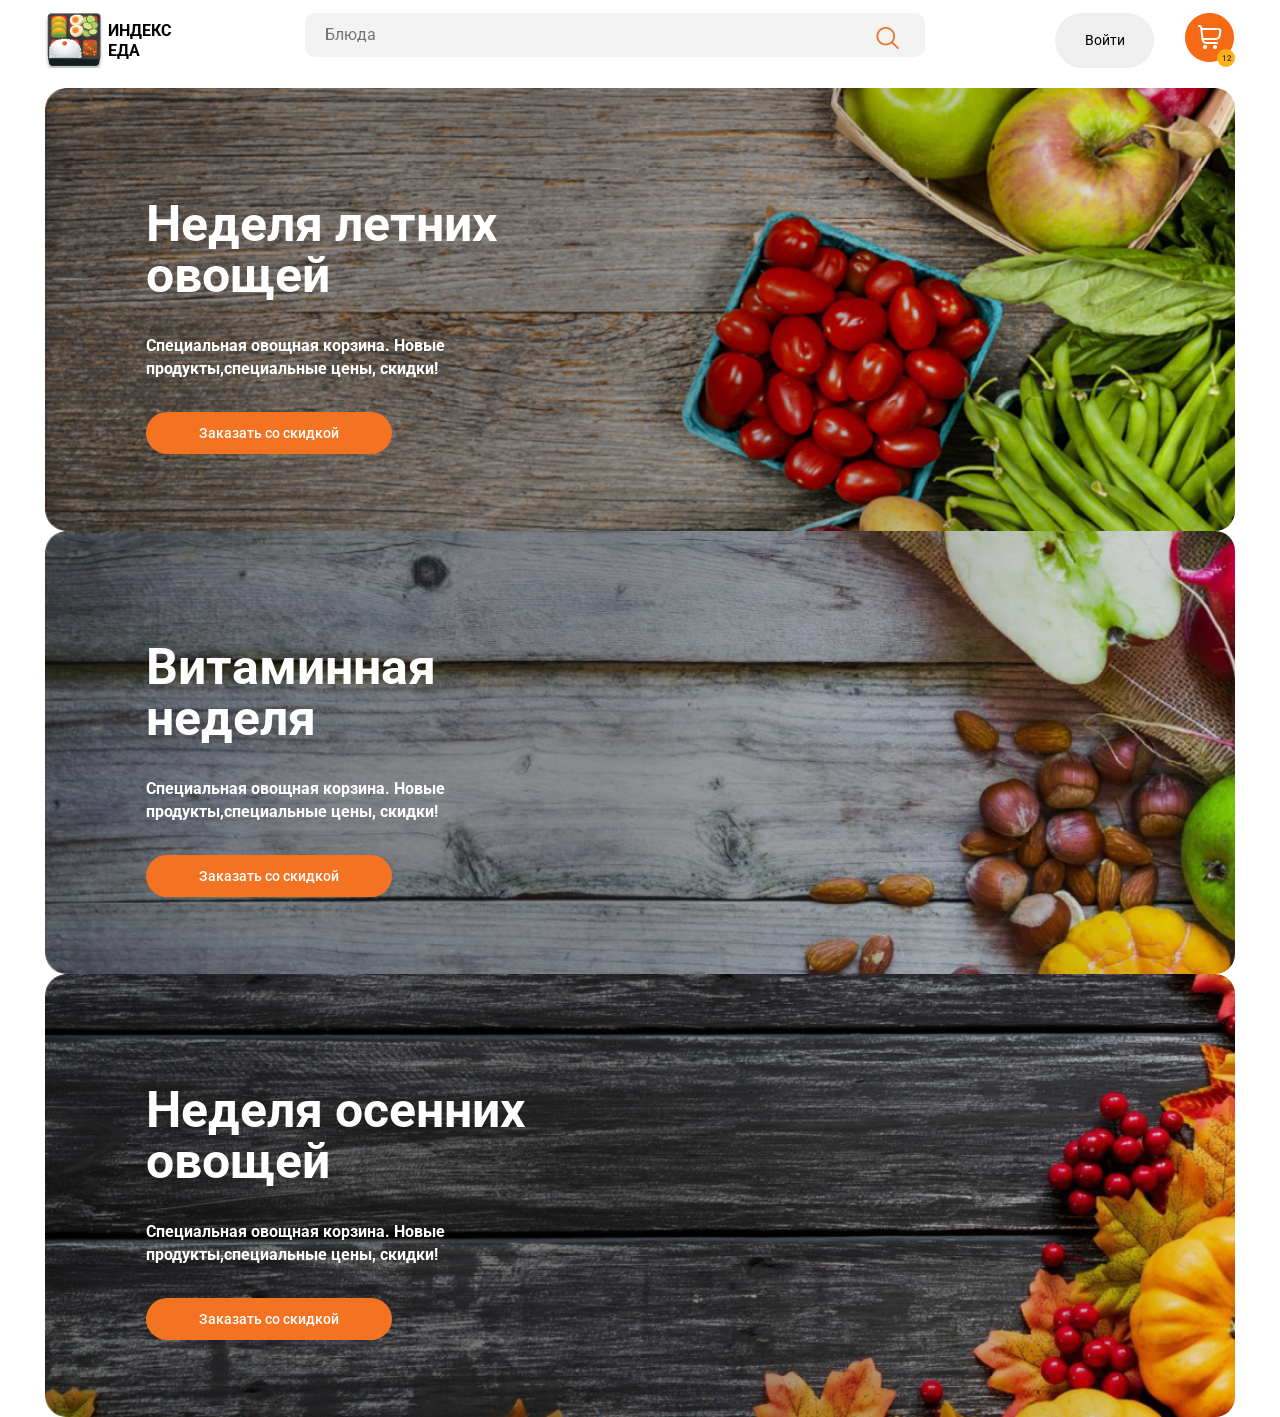
==== IndexEda/index.html @ 6e441d98 "Add files via upload" ====
<!DOCTYPE html>
<html lang="ru">
<head>
    <meta charset="UTF-8">
    <meta http-equiv="X-UA-Compatible" content="IE=edge">
    <meta name="viewport" content="width=device-width, initial-scale=1.0">
    <title>Index Eda</title>
     <link rel="preconnect" href="https://fonts.googleapis.com">
    <link rel="preconnect" href="https://fonts.gstatic.com" crossorigin>
    <link href="https://fonts.googleapis.com/css2?family=Roboto:wght@400;500;700&display=swap" rel="stylesheet">
    <link rel="stylesheet" href="normalize.css">
    <link rel="stylesheet" href="styles.css">
    <link rel="stylesheet" href="owl.carousel.min.css">
    <link rel="stylesheet" href="owl.theme.default.min.css">

    <script src="jquery.js" defer></script>
    <script src="owl.carousel.js" defer></script>
</head>
<body>
    <header>
        <div class="logo">
            <img src="images/logo.png" alt="тут могла быть ваша реклама ;) логотип">
            <span>индекс еда</span>
        </div>   
        
        <div class="search-form">
            <input type="text" placeholder="Блюда" class="search">
        <button type="button" class="search-icon">
            <img src="images/search-icon.png" alt="кнопка 5оиска">
        </button>
        </div>
        
        <div class="user-nav">
            <button type="button" class="enter">Войти</button>

                <button type="button" class="cart-icon">
                <div class="cart-index">12</div>
            </button>
        </div>

    </header>
    <section class="slider">
        <div class="slider-item slider-bg1 ">
            <h1>Неделя летних овощей</h1>
            <h2>Специальная овощная корзина. Новые продукты,специальные цены, скидки!</h2>
            <button class="slider-btn">Заказать со скидкой</button>
        </div>

        <div class="slider-item slider-bg2 ">
            <h1>Витаминная неделя</h1>
            <h2>Специальная овощная корзина. Новые продукты,специальные цены, скидки!</h2>
            <button class="slider-btn">Заказать со скидкой</button>
        </div>

        <div class="slider-item slider-bg3 ">
            <h1>Неделя осенних овощей</h1>
            <h2>Специальная овощная корзина. Новые продукты,специальные цены, скидки!</h2>
            <button class="slider-btn">Заказать со скидкой</button>
        </div>
    </section>
    <section class="bonus"></section>
    <sectipn class="deliveri"></sectipn>
    <section class="catalog"></section>
    <section class="benefits"></section>
    <footer></footer>
</body>
</html>
---- IndexEda/styles.css ----
* {
    box-sizing: border-box;
}
body {
    font-family: Roboto, Arial, sans-serif;
    color: black;
}
button{
    border: none;
    cursor: pointer;
}
header {
    max-width: 1190px;
    margin: 0 auto;
    display: flex;
    justify-content: space-between;
    padding: 13px 0 20px;
}
.logo {
    width: 130px;
    font-weight: 700;
    font-size: 16px;
    line-height: 20px;
    text-transform: uppercase;
    display: flex;
    gap: 5px;
}
.logo span {
    align-self: center;
}
.search {
    background: rgba(238, 238, 238, 0.71);
    border-radius: 10px;
    width:100%;
    padding: 13px 50px 13px 20px;
    border: none;
}
.search-icon {
    border: none;
    background: transparent;
    position: absolute;
    top: 13px;
    right: 20px;
}
.search-form{
    position: relative;
    width: 620px;
}
.enter{
    border-radius: 50px;
    width: 99px;
    border: none;
    font-size: 14px;
    padding: 16px 29px;
}
.cart-icon{
    width: 50PX;
    height: 54px;
    background: url(images/cart.png) no-repeat;
    position: relative;
}
.cart-index{
    font-size: 8px;
    background: #FFAF19;
    width: 18px;
    height: 18px;
    border-radius: 50%;
    position: absolute;
    right: 0;
    bottom: 0;
    padding: 5px;
}
.user-nav {
    display: flex;
    gap: 31px;
}
.slider {
    max-width: 1190px;
    margin: 0 auto;
}
.slider-item h1 {
    font-size: 50px;
    line-height: 51px;
    color: #FFFFFF;
    width: 390px;
}
.slider-item h2 {
    font-size: 16px;
    line-height: 23px;
    color: #FFFFFF;
    width: 390px;
    margin-bottom: 32px;
}
.slider-bg1 {
    background-image: url(images/slider-bg1.png);
}
.slider-bg2 {
    background-image: url(images/Rectangle\ 1slider-bg2.png);
}
.slider-bg3 {
    background-image: url(images/Rectangle\ 1slider-bg3.png);
}
.slider-item {
    background-repeat: no-repeat;
    background-size: cover;
    border-radius: 20px;
    padding: 77px 0 77px 101px;
}
.slider-btn {
    width: 246px;
    background: #F47322;
    border-radius: 25px;
    font-weight: 500;
    font-size: 14px;
    color: #FFFFFF;
    padding: 13px 53px;
}
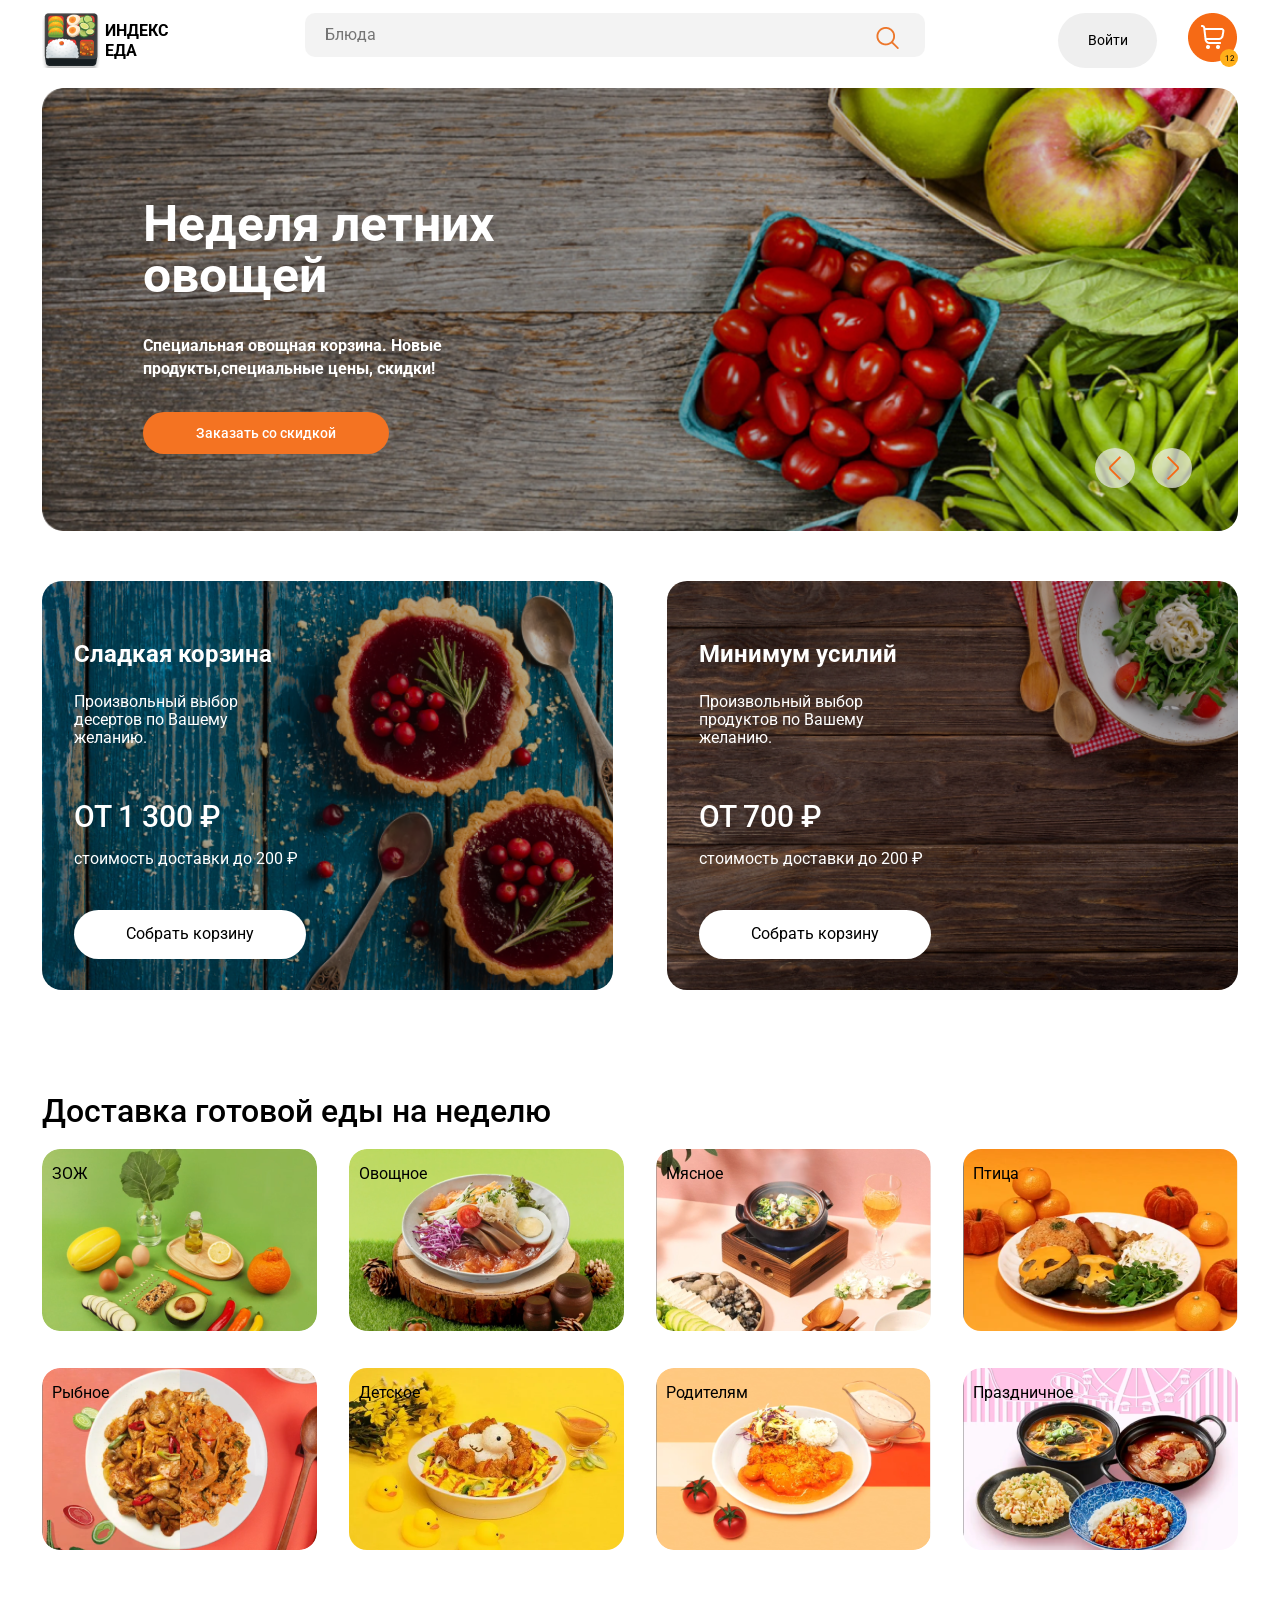
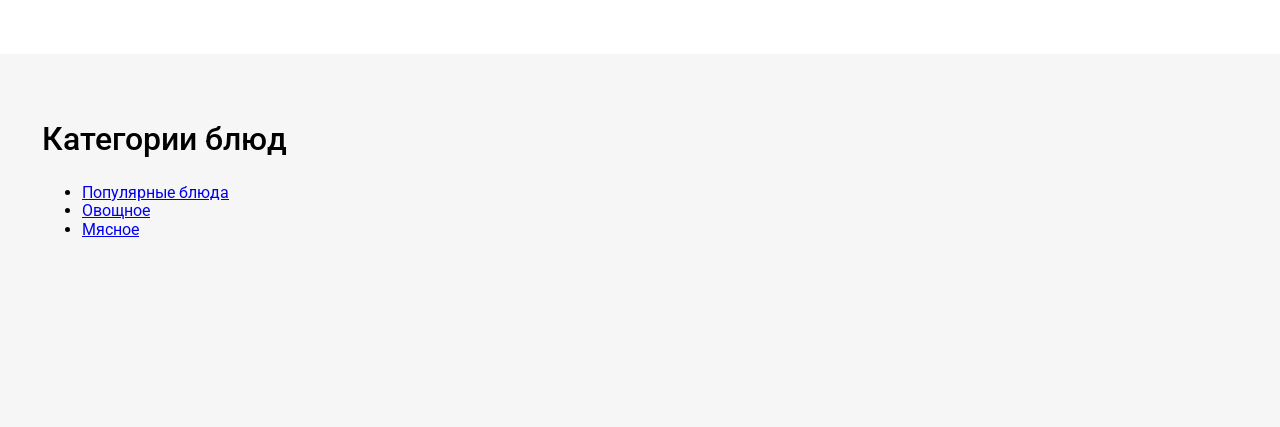
==== commit 3b7a659d: "Add files via upload" ====
--- a/IndexEda/index.html
+++ b/IndexEda/index.html
@@ -9,12 +9,13 @@
     <link rel="preconnect" href="https://fonts.gstatic.com" crossorigin>
     <link href="https://fonts.googleapis.com/css2?family=Roboto:wght@400;500;700&display=swap" rel="stylesheet">
     <link rel="stylesheet" href="normalize.css">
-    <link rel="stylesheet" href="styles.css">
     <link rel="stylesheet" href="owl.carousel.min.css">
     <link rel="stylesheet" href="owl.theme.default.min.css">
+    <link rel="stylesheet" href="styles.css">
 
     <script src="jquery.js" defer></script>
-    <script src="owl.carousel.js" defer></script>
+    <script src="owl.carousel.min.js" defer></script>
+    <script src="script.js" defer></script>
 </head>
 <body>
     <header>
@@ -39,9 +40,16 @@
         </div>
 
     </header>
-    <section class="slider">
+    <section class="slider owl-carousel">
+
         <div class="slider-item slider-bg1 ">
             <h1>Неделя летних овощей</h1>
+            <h2>Специальная овощная корзина. Новые продукты,специальные цены, скидки!</h2>
+            <button class="slider-btn">Заказать со скидкой</button>
+        </div>
+
+        <div class="slider-item slider-bg3 ">
+            <h1>Неделя осенних овощей</h1>
             <h2>Специальная овощная корзина. Новые продукты,специальные цены, скидки!</h2>
             <button class="slider-btn">Заказать со скидкой</button>
         </div>
@@ -52,15 +60,79 @@
             <button class="slider-btn">Заказать со скидкой</button>
         </div>
 
-        <div class="slider-item slider-bg3 ">
-            <h1>Неделя осенних овощей</h1>
-            <h2>Специальная овощная корзина. Новые продукты,специальные цены, скидки!</h2>
-            <button class="slider-btn">Заказать со скидкой</button>
+    </section>
+    <section class="bonus">
+        <div class="bonus-item bonus-bg1">
+            <h3>Сладкая корзина</h3>
+            <p>Произвольный выбор десертов по Вашему желанию.</p>
+            <p class="price"><span>ОТ 1 300 ₽</span></p>
+            <p>стоимость доставки до 200 ₽</p>
+            <button class="bonus-btn">Собрать корзину</button>
+        </div>
+
+        <div class="bonus-item bonus-bg2">
+            <h3>Минимум усилий</h3>
+            <p>Произвольный выбор продуктов по Вашему желанию.</p>
+            <p class="price"><span>ОТ 700 ₽</span></p>
+            <p>стоимость доставки до 200 ₽</p>
+            <button class="bonus-btn">Собрать корзину</button>
+        </div>
+
+    </section>
+    <section class="deliveri">
+        <h2>Доставка готовой еды на неделю</h2>
+        <div class="gallery">
+        <figure>
+            <img src="images/deliveri_1.png" alt="ЗОЖ">
+            <figcaption>ЗОЖ</figcaption>
+        </figure>
+
+        <figure>
+            <img src="images/deliveri_2.png" alt="Овощное">
+            <figcaption>Овощное</figcaption>
+        </figure>
+
+        <figure>
+            <img src="images/deliveri_3.png" alt="Мясное">
+            <figcaption>Мясное</figcaption>
+        </figure>
+
+        <figure>
+            <img src="images/deliveri_4.png" alt="Птица">
+            <figcaption>Птица</figcaption>
+        </figure>
+
+        <figure>
+            <img src="images/deliveri_5.png" alt="Рыбное">
+            <figcaption>Рыбное</figcaption>
+        </figure>
+
+        <figure>
+            <img src="images/deliveri_6.png" alt="Детское">
+            <figcaption>Детское</figcaption>
+        </figure>
+
+        <figure>
+            <img src="images/deliveri_7.png" alt="Родителям">
+            <figcaption>Родителям</figcaption>
+        </figure>
+
+        <figure>
+            <img src="images/deliveri_8.png" alt="Праздничное">
+            <figcaption>Праздничное</figcaption>
+        </figure>
         </div>
     </section>
-    <section class="bonus"></section>
-    <sectipn class="deliveri"></sectipn>
-    <section class="catalog"></section>
+    <section class="catalog">
+        <section class="categories">
+            <h2>Категории блюд</h2>
+            <ul>
+                <li><a href="#">Популярные блюда</a></li>
+                <li><a href="#">Овощное</a></li>
+                <li><a href="#">Мясное</a></li>
+            </ul>
+        </section>
+    </section>
     <section class="benefits"></section>
     <footer></footer>
 </body>
--- a/IndexEda/styles.css
+++ b/IndexEda/styles.css
@@ -10,7 +10,7 @@
     cursor: pointer;
 }
 header {
-    max-width: 1190px;
+    max-width: 1196px;
     margin: 0 auto;
     display: flex;
     justify-content: space-between;
@@ -75,7 +75,7 @@
     gap: 31px;
 }
 .slider {
-    max-width: 1190px;
+    max-width: 1196px;
     margin: 0 auto;
 }
 .slider-item h1 {
@@ -115,3 +115,121 @@
     color: #FFFFFF;
     padding: 13px 53px;
 }
+.bonus {
+    max-width: 1196px;
+    margin: 50px auto;
+    display: flex;
+    gap: 54px;
+}
+.bonus-item {
+    flex-basis: 50%;
+    padding: 36px 32px 31px;
+    border-radius: 20px;
+    background-repeat: no-repeat;
+    background-size: cover;
+}
+.bonus-bg1 {
+    background-image: url(images/bonus-bg1.png)
+}.bonus-bg2 {
+    background-image: url(images/bonus-bg2.png)
+}
+.bonus-item h3 {
+    font-size: 24px;
+    color: #FFFFFF;
+}
+.bonus-item p {
+    font-size: 16px;
+    color: #FFFFFF;
+    width: 225px;
+}
+.price {
+    font-size: 24px;
+    color: #FFFFFF;
+    font-weight: 500;
+    margin-top: 52px;
+}
+.price p {
+    font-size: 16px;
+    color: #FFFFFF;
+}
+.bonus .price span{
+    font-size: 30px;
+    margin-bottom: 0;
+}
+.bonus-btn {
+    width: 232px;
+    height: 49px;
+    left: 779px;
+    top: 831px;
+    background: #FFFFFF;
+    border-radius: 50px;
+    padding: 13px 52px;
+    margin-top: 25px;
+}
+.owl-carousel .owl-nav button.owl-prev {
+    background: url(images/arrow_l.png) no-repeat 50% 50% rgba(235, 235, 235, 0.7);
+    width: 40px;
+    height: 40px;
+    border-radius: 50%;
+    margin-right: 17px;
+}
+.owl-carousel .owl-nav button.owl-next {
+    background: url(images/arrow_r.png) no-repeat 50% 50% rgba(235, 235, 235, 0.7);
+    width: 40px;
+    height: 40px;
+    border-radius: 50%;
+}
+.owl-nav span {
+    display: none;
+}
+.owl-nav {
+    position: absolute;
+    right: 46px;
+    bottom: 39px;
+}
+.deliveri {
+    max-width: 1196px;
+    margin: 110px auto 0;
+}
+.deliveri h2 {
+    font-weight: 500;
+    font-size: 32px;
+    line-height: 23px;
+}
+.gallery {
+    display: flex;
+    flex-wrap: wrap;
+    gap: 32px;
+}
+.gallery {
+    border-radius: 18px;
+}
+.gallery figure {
+    border-radius: 10px;
+    position: relative;
+    margin: 0;
+}
+.gallery img {
+    border-radius: 18px;
+}
+.gallery figcaption {
+    position: absolute;
+    top: 16px;
+    left: 10px;
+    border-radius: 30px;
+}
+.catalog {
+    width: 100%;
+    background: #F6F6F6;
+    margin-top: 100px;
+    padding-top: 40px;
+    padding-bottom: 172px;
+}
+.categories {
+    max-width: 1196px;
+    margin: 0 auto;
+}
+.categories h2 {
+    font-weight: 500;
+    font-size: 32px;
+}
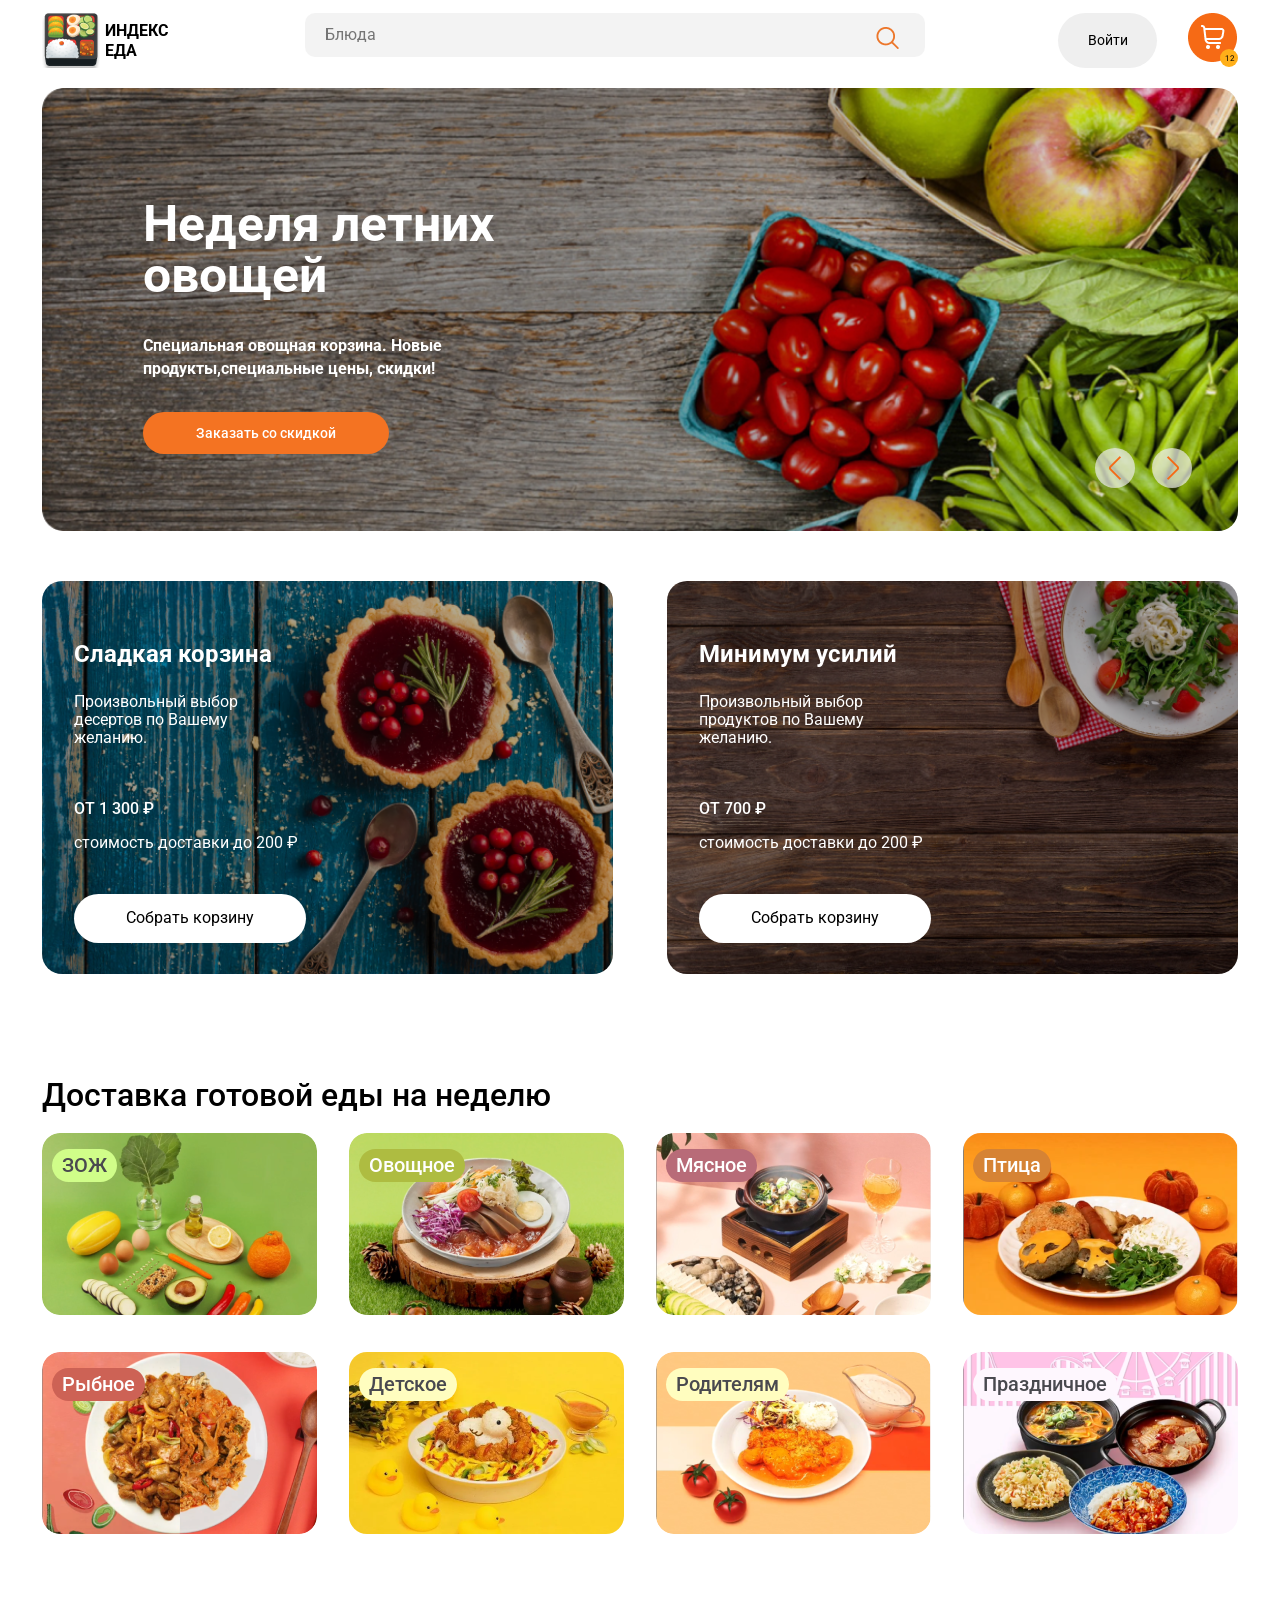
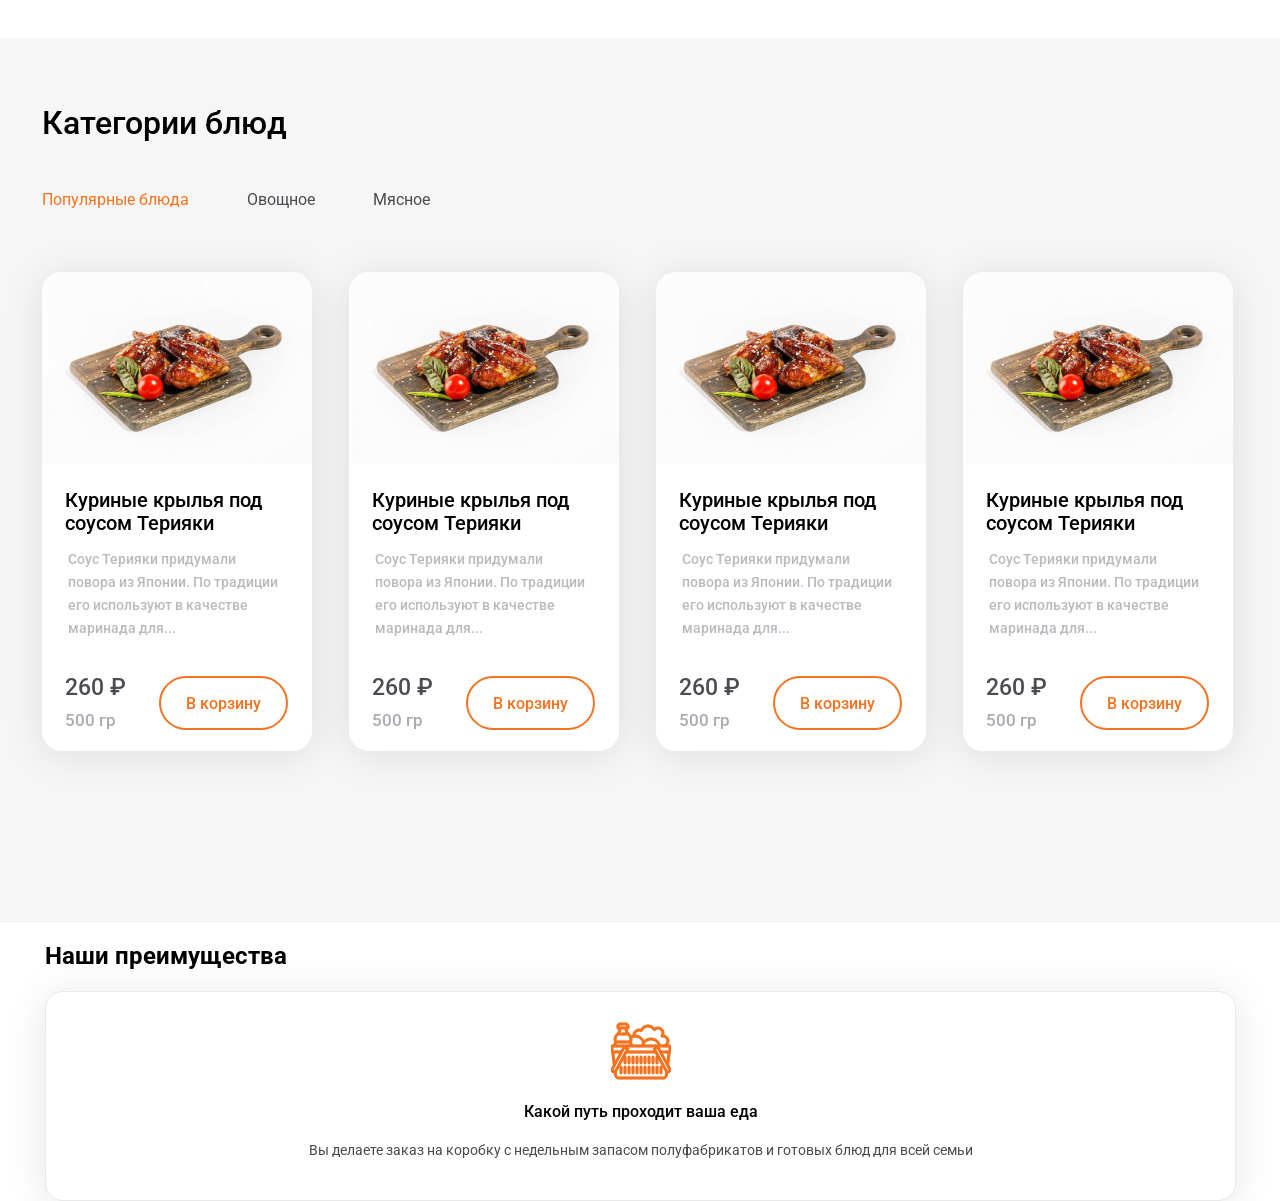
==== commit eb7193ee: "Add files via upload" ====
--- a/IndexEda/index.html
+++ b/IndexEda/index.html
@@ -15,6 +15,7 @@
 
     <script src="jquery.js" defer></script>
     <script src="owl.carousel.min.js" defer></script>
+    <script src="jquery-ui.min.js" defer></script>
     <script src="script.js" defer></script>
 </head>
 <body>
@@ -65,7 +66,7 @@
         <div class="bonus-item bonus-bg1">
             <h3>Сладкая корзина</h3>
             <p>Произвольный выбор десертов по Вашему желанию.</p>
-            <p class="price"><span>ОТ 1 300 ₽</span></p>
+            <p class="price-bonus"><span>ОТ 1 300 ₽</span></p>
             <p>стоимость доставки до 200 ₽</p>
             <button class="bonus-btn">Собрать корзину</button>
         </div>
@@ -73,7 +74,7 @@
         <div class="bonus-item bonus-bg2">
             <h3>Минимум усилий</h3>
             <p>Произвольный выбор продуктов по Вашему желанию.</p>
-            <p class="price"><span>ОТ 700 ₽</span></p>
+            <p class="price-bonus"><span>ОТ 700 ₽</span></p>
             <p>стоимость доставки до 200 ₽</p>
             <button class="bonus-btn">Собрать корзину</button>
         </div>
@@ -84,56 +85,229 @@
         <div class="gallery">
         <figure>
             <img src="images/deliveri_1.png" alt="ЗОЖ">
-            <figcaption>ЗОЖ</figcaption>
+            <figcaption class="light-green dark">ЗОЖ</figcaption>
         </figure>
 
         <figure>
             <img src="images/deliveri_2.png" alt="Овощное">
-            <figcaption>Овощное</figcaption>
+            <figcaption class="green white">Овощное</figcaption>
         </figure>
 
         <figure>
             <img src="images/deliveri_3.png" alt="Мясное">
-            <figcaption>Мясное</figcaption>
+            <figcaption class="pink white">Мясное</figcaption>
         </figure>
 
         <figure>
             <img src="images/deliveri_4.png" alt="Птица">
-            <figcaption>Птица</figcaption>
+            <figcaption class="orang white">Птица</figcaption>
         </figure>
 
         <figure>
             <img src="images/deliveri_5.png" alt="Рыбное">
-            <figcaption>Рыбное</figcaption>
+            <figcaption class="red white">Рыбное</figcaption>
         </figure>
 
         <figure>
             <img src="images/deliveri_6.png" alt="Детское">
-            <figcaption>Детское</figcaption>
+            <figcaption class="yellow dark">Детское</figcaption>
         </figure>
 
         <figure>
             <img src="images/deliveri_7.png" alt="Родителям">
-            <figcaption>Родителям</figcaption>
+            <figcaption class="yellow dark">Родителям</figcaption>
         </figure>
 
         <figure>
             <img src="images/deliveri_8.png" alt="Праздничное">
-            <figcaption>Праздничное</figcaption>
+            <figcaption class="light-pink dark">Праздничное</figcaption>
         </figure>
         </div>
     </section>
     <section class="catalog">
         <section class="categories">
             <h2>Категории блюд</h2>
+            <div id="tabset">
             <ul>
-                <li><a href="#">Популярные блюда</a></li>
-                <li><a href="#">Овощное</a></li>
-                <li><a href="#">Мясное</a></li>
+                <li><a href="#popular">Популярные блюда</a></li>
+                <li><a href="#veget">Овощное</a></li>
+                <li><a href="#meat">Мясное</a></li>
             </ul>
+            <div class="food-examples" id="popular">
+                <div class="food-item">
+                    <img src="images/food_1.png" alt="Куриные крылья под соусом Терияки">
+                    <h3>Куриные крылья под соусом Терияки</h3>
+                    <p>Соус Терияки придумали повора из Японии. По традиции его используют в качестве маринада для...</p>
+                    <div class="food-info">
+                        <div class="food-details">
+                            <span class="price">260 ₽</span>
+                            <span class="weight">500 гр</span>
+                        </div>
+                        <button class="food-card">В корзину</button>
+                    </div>
+                </div>
+
+                <div class="food-item">
+                    <img src="images/food_1.png" alt="Куриные крылья под соусом Терияки">
+                    <h3>Куриные крылья под соусом Терияки</h3>
+                    <p>Соус Терияки придумали повора из Японии. По традиции его используют в качестве маринада для...</p>
+                    <div class="food-info">
+                        <div class="food-details">
+                            <span class="price">260 ₽</span>
+                            <span class="weight">500 гр</span>
+                        </div>
+                        <button class="food-card">В корзину</button>
+                    </div>
+                </div>
+
+                <div class="food-item">
+                    <img src="images/food_1.png" alt="Куриные крылья под соусом Терияки">
+                    <h3>Куриные крылья под соусом Терияки</h3>
+                    <p>Соус Терияки придумали повора из Японии. По традиции его используют в качестве маринада для...</p>
+                    <div class="food-info">
+                        <div class="food-details">
+                            <span class="price">260 ₽</span>
+                            <span class="weight">500 гр</span>
+                        </div>
+                        <button class="food-card">В корзину</button>
+                    </div>
+                </div>
+
+                <div class="food-item">
+                    <img src="images/food_1.png" alt="Куриные крылья под соусом Терияки">
+                    <h3>Куриные крылья под соусом Терияки</h3>
+                    <p>Соус Терияки придумали повора из Японии. По традиции его используют в качестве маринада для...</p>
+                    <div class="food-info">
+                        <div class="food-details">
+                            <span class="price">260 ₽</span>
+                            <span class="weight">500 гр</span>
+                        </div>
+                        <button class="food-card">В корзину</button>
+                    </div>
+                </div>  
+            </div>
+            <div class="food-examples" id="veget">
+                <div class="food-item">
+                    <img src="images/food_1.png" alt="Куриные крылья под соусом Терияки">
+                    <h3>овощи под соусом Терияки</h3>
+                    <p>Соус Терияки придумали повора из Японии. По традиции его используют в качестве маринада для...</p>
+                    <div class="food-info">
+                        <div class="food-details">
+                            <span class="price">260 ₽</span>
+                            <span class="weight">500 гр</span>
+                        </div>
+                        <button class="food-card">В корзину</button>
+                    </div>
+                </div>
+
+                <div class="food-item">
+                    <img src="images/food_1.png" alt="Куриные крылья под соусом Терияки">
+                    <h3>овощи под соусом Терияки</h3>
+                    <p>Соус Терияки придумали повора из Японии. По традиции его используют в качестве маринада для...</p>
+                    <div class="food-info">
+                        <div class="food-details">
+                            <span class="price">260 ₽</span>
+                            <span class="weight">500 гр</span>
+                        </div>
+                        <button class="food-card">В корзину</button>
+                    </div>
+                </div>
+
+                <div class="food-item">
+                    <img src="images/food_1.png" alt="Куриные крылья под соусом Терияки">
+                    <h3>овощи под соусом Терияки</h3>
+                    <p>Соус Терияки придумали повора из Японии. По традиции его используют в качестве маринада для...</p>
+                    <div class="food-info">
+                        <div class="food-details">
+                            <span class="price">260 ₽</span>
+                            <span class="weight">500 гр</span>
+                        </div>
+                        <button class="food-card">В корзину</button>
+                    </div>
+                </div>
+
+                <div class="food-item">
+                    <img src="images/food_1.png" alt="Куриные крылья под соусом Терияки">
+                    <h3>Куриные крылья под соусом Терияки</h3>
+                    <p>Соус Терияки придумали повора из Японии. По традиции его используют в качестве маринада для...</p>
+                    <div class="food-info">
+                        <div class="food-details">
+                            <span class="price">260 ₽</span>
+                            <span class="weight">500 гр</span>
+                        </div>
+                        <button class="food-card">В корзину</button>
+                    </div>
+                </div>  
+            </div>
+            <div class="food-examples" id="meat">
+                <div class="food-item">
+                    <img src="images/food_1.png" alt="Куриные крылья под соусом Терияки">
+                    <h3>свинина под соусом Терияки</h3>
+                    <p>Соус Терияки придумали повора из Японии. По традиции его используют в качестве маринада для...</p>
+                    <div class="food-info">
+                        <div class="food-details">
+                            <span class="price">260 ₽</span>
+                            <span class="weight">500 гр</span>
+                        </div>
+                        <button class="food-card">В корзину</button>
+                    </div>
+                </div>
+
+                <div class="food-item">
+                    <img src="images/food_1.png" alt="Куриные крылья под соусом Терияки">
+                    <h3>свинина под соусом Терияки</h3>
+                    <p>Соус Терияки придумали повора из Японии. По традиции его используют в качестве маринада для...</p>
+                    <div class="food-info">
+                        <div class="food-details">
+                            <span class="price">260 ₽</span>
+                            <span class="weight">500 гр</span>
+                        </div>
+                        <button class="food-card">В корзину</button>
+                    </div>
+                </div>
+
+                <div class="food-item">
+                    <img src="images/food_1.png" alt="Куриные крылья под соусом Терияки">
+                    <h3>свинина под соусом Терияки</h3>
+                    <p>Соус Терияки придумали повора из Японии. По традиции его используют в качестве маринада для...</p>
+                    <div class="food-info">
+                        <div class="food-details">
+                            <span class="price">260 ₽</span>
+                            <span class="weight">500 гр</span>
+                        </div>
+                        <button class="food-card">В корзину</button>
+                    </div>
+                </div>
+
+                <div class="food-item">
+                    <img src="images/food_1.png" alt="Куриные крылья под соусом Терияки">
+                    <h3>свинина под соусом Терияки</h3>
+                    <p>Соус Терияки придумали повора из Японии. По традиции его используют в качестве маринада для...</p>
+                    <div class="food-info">
+                        <div class="food-details">
+                            <span class="price">260 ₽</span>
+                            <span class="weight">500 гр</span>
+                        </div>
+                        <button class="food-card">В корзину</button>
+                    </div>
+                </div>  
+            </div>
+            </div>
         </section>
     </section>
-    <section class="benefits"></section>
+
+    <section class="benefits">
+        <h2>Наши преимущества</h2>
+        <div class="benefits-cards">
+            <div class="benefits-item">
+                <svg width="60" height="58" xmlns="http://www.w3.org/2000/svg">
+                    <use xlink:href="images/icons.svg#card1"></use>
+                </svg>
+                <h3>Какой путь проходит ваша еда</h3>
+                <p>Вы делаете заказ на коробку с недельным запасом полуфабрикатов и готовых блюд для всей семьи</p>
+            </div>
+        </div>
+    </section>
     <footer></footer>
 </body>
 </html>
--- a/IndexEda/styles.css
+++ b/IndexEda/styles.css
@@ -142,7 +142,7 @@
     color: #FFFFFF;
     width: 225px;
 }
-.price {
+.price-bonus {
     font-size: 24px;
     color: #FFFFFF;
     font-weight: 500;
@@ -217,6 +217,10 @@
     top: 16px;
     left: 10px;
     border-radius: 30px;
+    padding: 5px 10px 5px 10px;
+    font-weight: 500;
+    font-size: 20px;
+    line-height: 23px;
 }
 .catalog {
     width: 100%;
@@ -233,3 +237,158 @@
     font-weight: 500;
     font-size: 32px;
 }
+.light-green {
+    background: #D0FD89;
+    border-radius: 30px;
+}
+.green {
+    background: #AEBC41;
+    border-radius: 30px;
+}
+.pink {
+    background: #B86B78;
+    border-radius: 30px;
+}
+.orang {
+    background: #D68334;
+    border-radius: 30px;
+}
+.red {
+    background: #CD6255;
+    border-radius: 30px;
+}
+.yellow {
+    background: #FFFDBF;
+    border-radius: 30px;
+}
+.light-pink {
+    background: #FEF7FE;
+    border-radius: 30px;
+}
+.dark {
+    color: #49494F;
+}
+.white {
+    color: #FFFFFF;
+}
+.categories ul {
+    list-style: none;
+    margin: 50px 0 62px;
+    padding: 0;
+    display: flex;
+    gap: 58px;
+}
+.categories a {
+    font-style: 20px;
+    color: #49494F;;
+}
+a {
+    text-decoration: none;
+}
+.ui-tabs-active .ui-tabs-anchor {
+    color: #F37321;
+}
+.food-item {
+    background: #FFFFFF;
+    box-shadow: 0px 4px 40px rgba(0, 0, 0, 0.1);
+    border-radius: 20px;
+    flex-basis: 270px;
+}
+.food-item img {
+    border-radius: 20px 20px 0 0;
+    max-width: 100%;
+}
+.food-item h3 {
+    font-weight: 500;
+    font-size: 20px;
+    line-height: 23px;
+    color: #000000;
+    margin: 21px 23px 13px;
+}
+.food-item p {
+    font-weight: 500;
+    font-size: 14px;
+    line-height: 23px;
+    color: #B9B9BE;
+    margin: 13px 27px 23px 26px;
+}
+.food-item .price {
+    font-weight: 500;
+    font-size: 23px;
+    line-height: 23px;
+    color: #4B4B51;
+}
+.food-item .weight {
+    font-weight: 500;
+    font-size: 17px;
+    line-height: 20px;
+    color: #AAAAB1;
+}
+.food-card {
+    font-weight: 500;
+    font-size: 16px;
+    line-height: 19px;
+    color: #F37321;
+    border: 2px solid #F37321;
+    border-radius: 33px;
+    padding: 16px 25px 15px;
+    background: #FFFFFF;
+}
+.food-info {
+    margin: 36px 24px 0 23px;
+    display: flex;
+    justify-content: space-between;
+    padding-bottom: 21px;
+}
+.food-details {
+    display: flex;
+    flex-direction: column;
+    justify-content: space-between;
+}
+.food-examples {
+    display: flex;
+    flex-wrap: wrap;
+    gap: 37px;
+}
+.benefits {
+    max-width: 1191px;
+    margin: 0 auto;
+}
+.benefits-item svg {
+    fill: #F37321;
+    stroke:#F37321 ;
+}
+.benefits-item:hover svg {
+    fill: #FFFFFF;
+    stroke: #FFFFFF;
+    stroke-width: 1;
+}
+.benefits-item {
+    background: #FFFFFF;
+    border: 1px solid #E9E9E9;
+    box-shadow: 0px 4px 40px rgba(0, 0, 0, 0.1);
+    border-radius: 18px;
+    padding: 30px 23px 25px 24px;
+    text-align: center;
+    flex-basis: 270px;
+}
+.benefits-item:hover {
+    background: #F37321;
+    border: 1px solid #F37321;
+    box-shadow: 0px 4px 40px rgba(0, 0, 0, 0.1);
+    color: #FFFFFF;
+}
+.benefits-item h3 {
+    font-weight: 500;
+    font-size: 16px;
+    line-height: 23px;
+}
+.benefits-item p {
+    font-weight: 400;
+    font-size: 14px;
+    line-height: 22px;
+    color: #49494F;
+}
+.benefits-item:hover p {
+    color: #FFFFFF;
+}
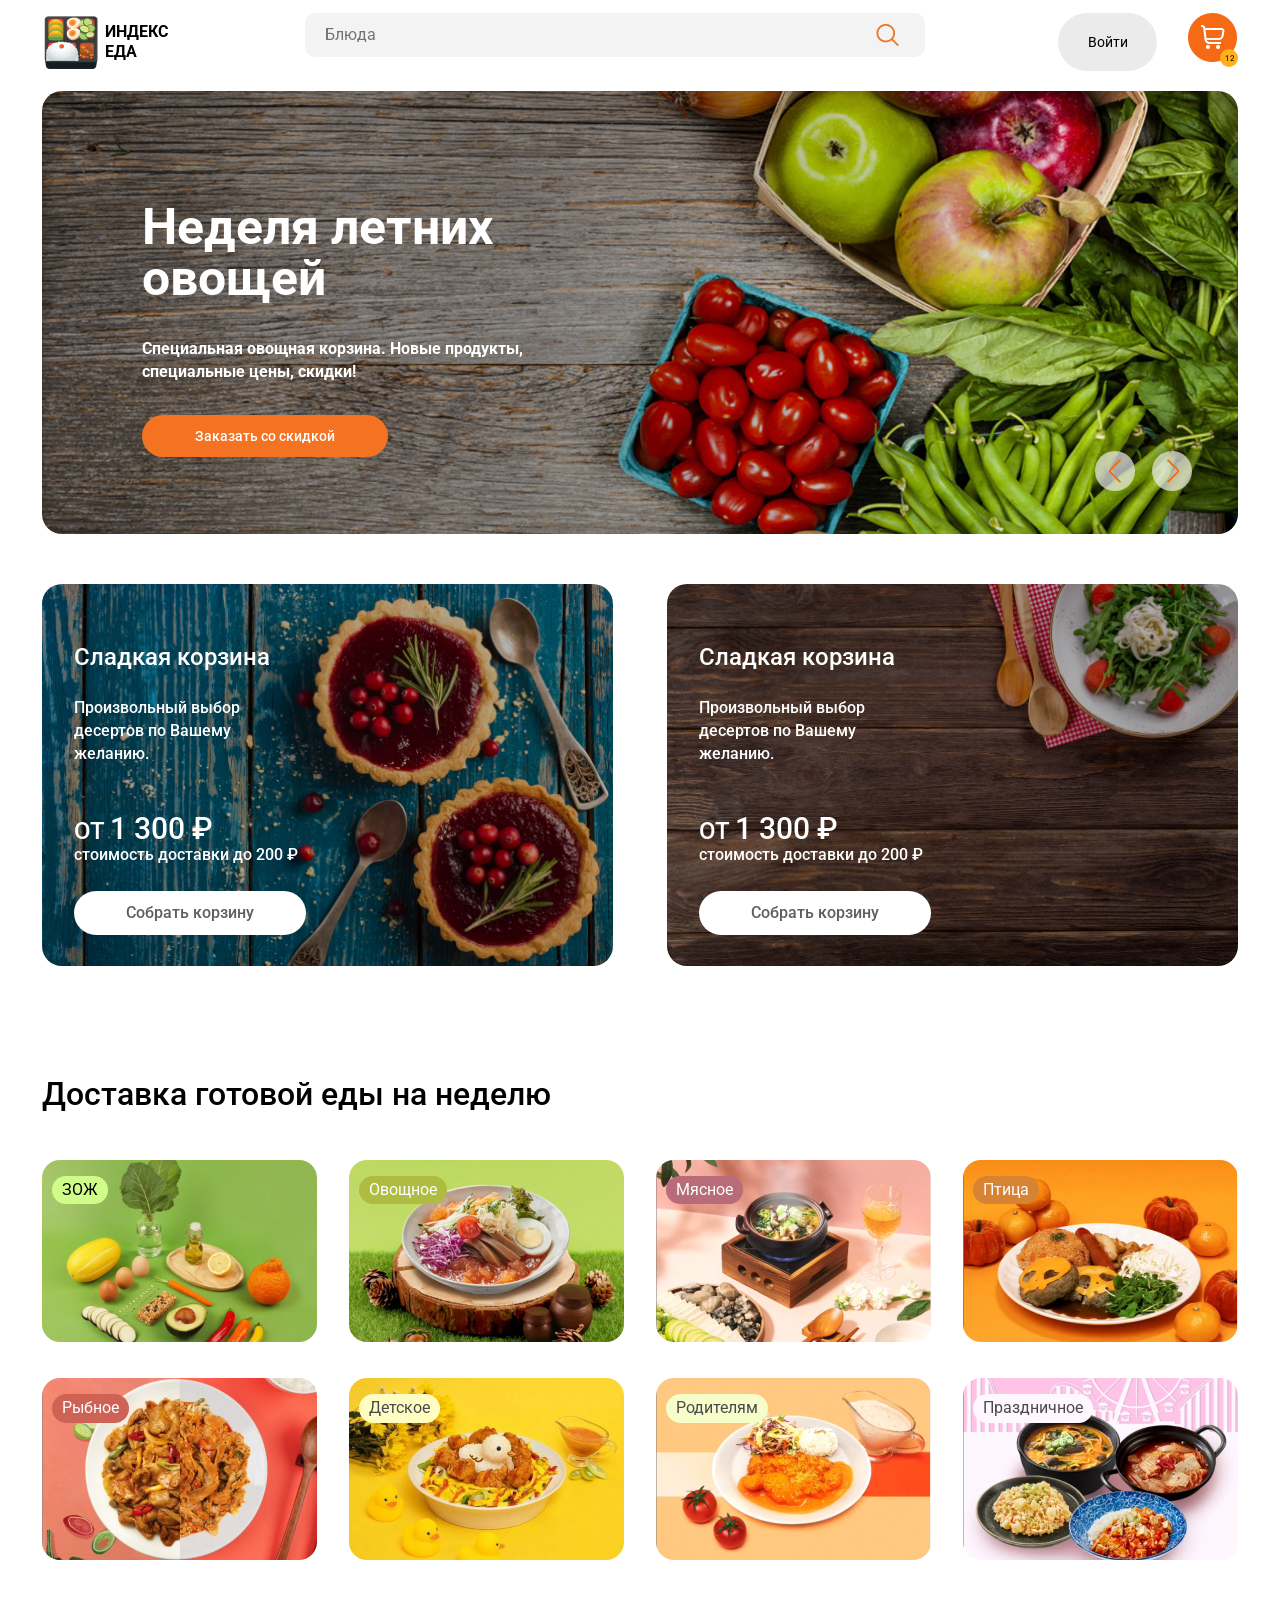
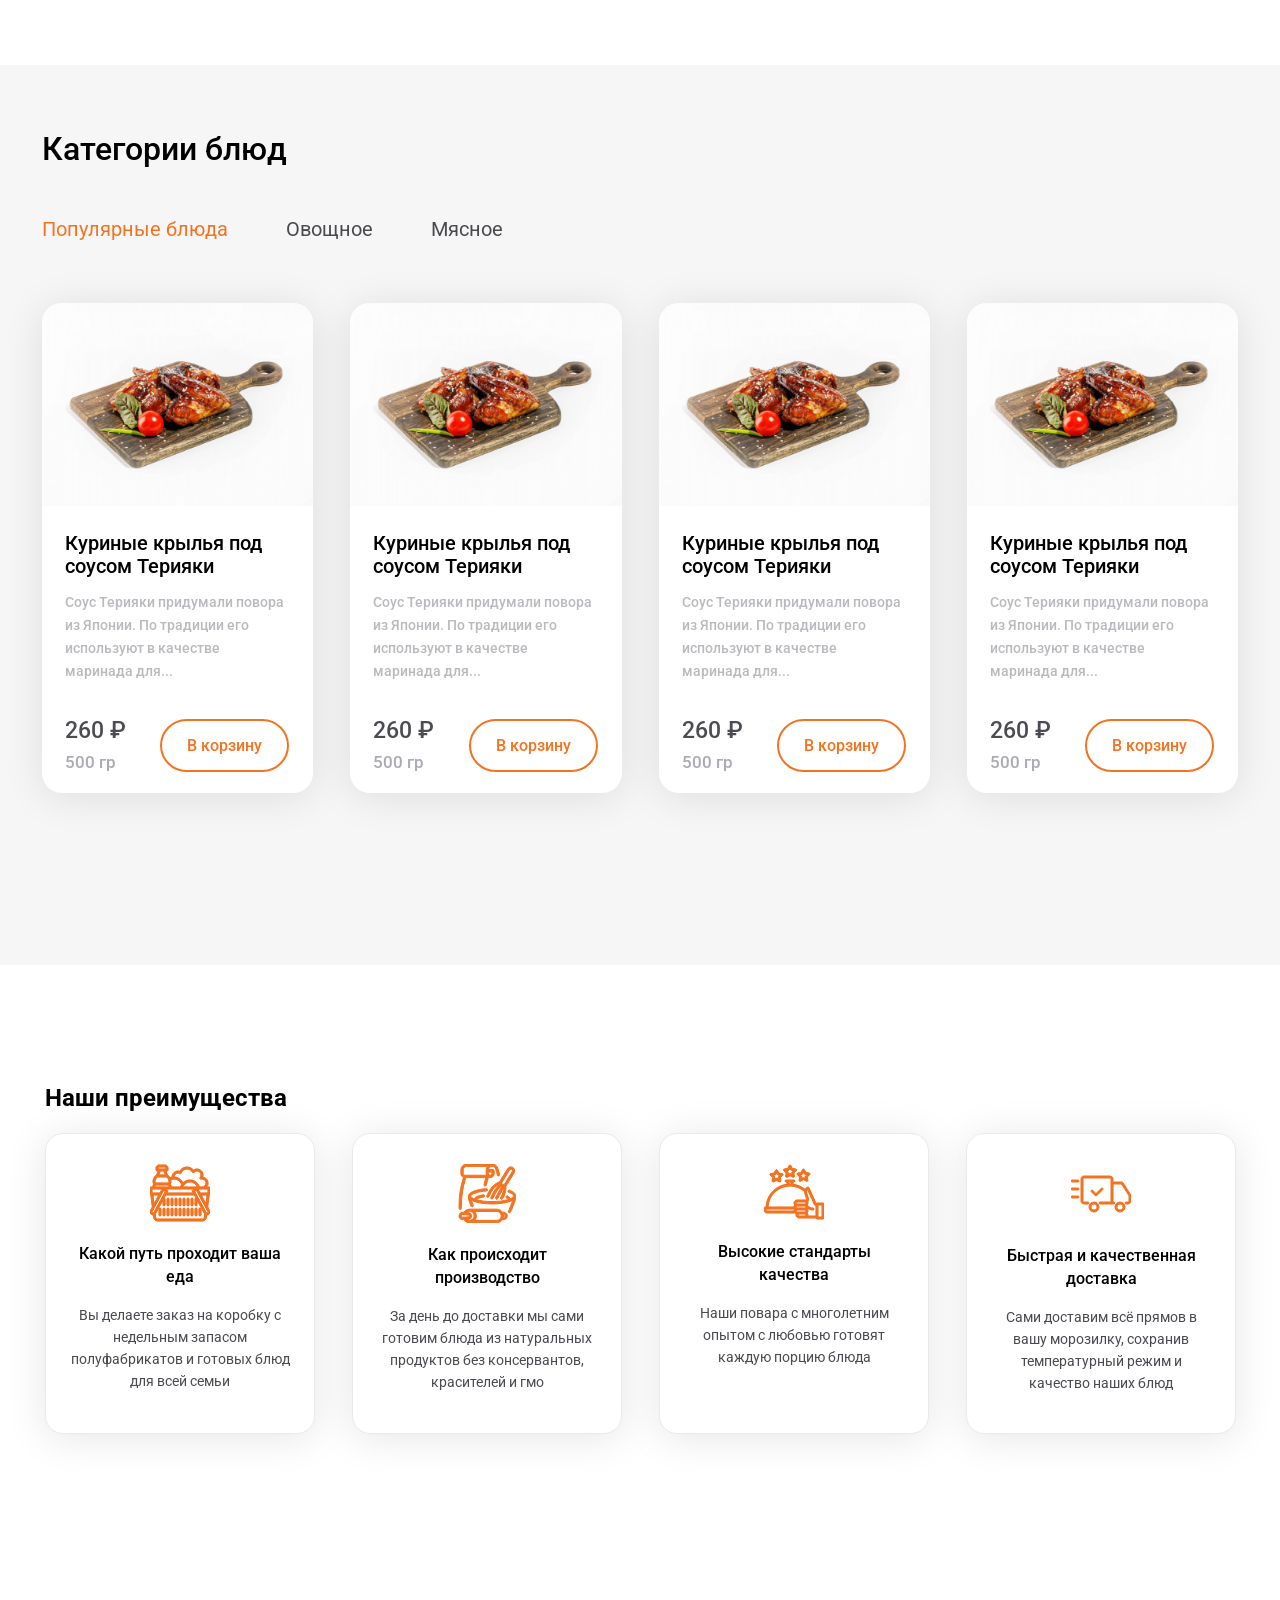
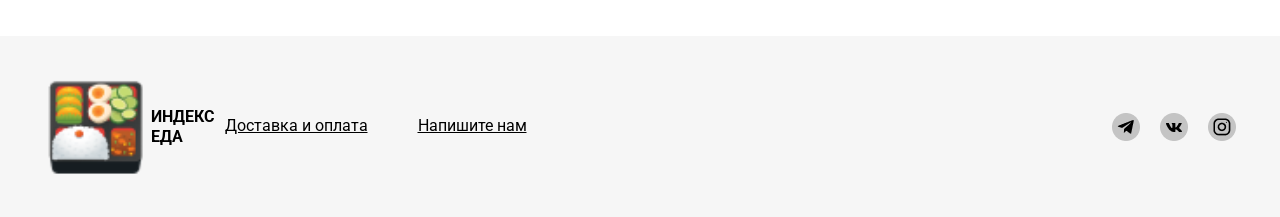
==== commit b235b91e: "Add files via upload" ====
--- a/IndexEda/index.html
+++ b/IndexEda/index.html
@@ -1,297 +1,311 @@
 <!DOCTYPE html>
 <html lang="ru">
+
 <head>
     <meta charset="UTF-8">
     <meta http-equiv="X-UA-Compatible" content="IE=edge">
     <meta name="viewport" content="width=device-width, initial-scale=1.0">
     <title>Index Eda</title>
-     <link rel="preconnect" href="https://fonts.googleapis.com">
+    <link rel="preconnect" href="https://fonts.googleapis.com">
     <link rel="preconnect" href="https://fonts.gstatic.com" crossorigin>
     <link href="https://fonts.googleapis.com/css2?family=Roboto:wght@400;500;700&display=swap" rel="stylesheet">
     <link rel="stylesheet" href="normalize.css">
+
     <link rel="stylesheet" href="owl.carousel.min.css">
     <link rel="stylesheet" href="owl.theme.default.min.css">
     <link rel="stylesheet" href="styles.css">
+    <link rel="stylesheet" href="mobile.css" media="(max-width: 768px)">
 
     <script src="jquery.js" defer></script>
     <script src="owl.carousel.min.js" defer></script>
     <script src="jquery-ui.min.js" defer></script>
     <script src="script.js" defer></script>
+    <script src="search.js" defer></script>
 </head>
+
 <body>
     <header>
         <div class="logo">
-            <img src="images/logo.png" alt="тут могла быть ваша реклама ;) логотип">
+            <img src="images/logo.png" alt="Логотип">
             <span>индекс еда</span>
-        </div>   
-        
+        </div>
+
         <div class="search-form">
             <input type="text" placeholder="Блюда" class="search">
-        <button type="button" class="search-icon">
-            <img src="images/search-icon.png" alt="кнопка 5оиска">
-        </button>
-        </div>
-        
+            <button type="button" class="search-icon">
+                <img src="images/search-icon.png" alt="Кнопка поиска">
+            </button>
+        </div>
+
         <div class="user-nav">
             <button type="button" class="enter">Войти</button>
-
-                <button type="button" class="cart-icon">
+            <button type="button" class="cart-icon">
                 <div class="cart-index">12</div>
             </button>
         </div>
-
+        <button type="button" class="search-mobile"></button>
     </header>
+
     <section class="slider owl-carousel">
-
-        <div class="slider-item slider-bg1 ">
+        <div class="slider-item slider-bg1">
             <h1>Неделя летних овощей</h1>
-            <h2>Специальная овощная корзина. Новые продукты,специальные цены, скидки!</h2>
+            <h2>Специальная овощная корзина. Новые продукты, специальные цены, скидки!</h2>
             <button class="slider-btn">Заказать со скидкой</button>
         </div>
 
-        <div class="slider-item slider-bg3 ">
-            <h1>Неделя осенних овощей</h1>
-            <h2>Специальная овощная корзина. Новые продукты,специальные цены, скидки!</h2>
+        <div class="slider-item slider-bg2">
+            <h1>Неделя осенних
+                овощей</h1>
+            <h2>Специальная овощная корзина. Новые продукты, специальные цены, скидки!</h2>
             <button class="slider-btn">Заказать со скидкой</button>
         </div>
 
-        <div class="slider-item slider-bg2 ">
+        <div class="slider-item slider-bg3">
             <h1>Витаминная неделя</h1>
-            <h2>Специальная овощная корзина. Новые продукты,специальные цены, скидки!</h2>
+            <h2>Специальная овощная корзина. Новые продукты, специальные цены, скидки!</h2>
             <button class="slider-btn">Заказать со скидкой</button>
         </div>
 
     </section>
+
     <section class="bonus">
         <div class="bonus-item bonus-bg1">
             <h3>Сладкая корзина</h3>
             <p>Произвольный выбор десертов по Вашему желанию.</p>
-            <p class="price-bonus"><span>ОТ 1 300 ₽</span></p>
+            <p class="price">ОТ <span>1 300 ₽</span></p>
             <p>стоимость доставки до 200 ₽</p>
             <button class="bonus-btn">Собрать корзину</button>
         </div>
-
         <div class="bonus-item bonus-bg2">
-            <h3>Минимум усилий</h3>
-            <p>Произвольный выбор продуктов по Вашему желанию.</p>
-            <p class="price-bonus"><span>ОТ 700 ₽</span></p>
+            <h3>Сладкая корзина</h3>
+            <p>Произвольный выбор десертов по Вашему желанию.</p>
+            <p class="price">ОТ <span>1 300 ₽</span></p>
             <p>стоимость доставки до 200 ₽</p>
             <button class="bonus-btn">Собрать корзину</button>
         </div>
-
-    </section>
-    <section class="deliveri">
+    </section>
+    <section class="delivery">
         <h2>Доставка готовой еды на неделю</h2>
         <div class="gallery">
-        <figure>
-            <img src="images/deliveri_1.png" alt="ЗОЖ">
-            <figcaption class="light-green dark">ЗОЖ</figcaption>
-        </figure>
-
-        <figure>
-            <img src="images/deliveri_2.png" alt="Овощное">
-            <figcaption class="green white">Овощное</figcaption>
-        </figure>
-
-        <figure>
-            <img src="images/deliveri_3.png" alt="Мясное">
-            <figcaption class="pink white">Мясное</figcaption>
-        </figure>
-
-        <figure>
-            <img src="images/deliveri_4.png" alt="Птица">
-            <figcaption class="orang white">Птица</figcaption>
-        </figure>
-
-        <figure>
-            <img src="images/deliveri_5.png" alt="Рыбное">
-            <figcaption class="red white">Рыбное</figcaption>
-        </figure>
-
-        <figure>
-            <img src="images/deliveri_6.png" alt="Детское">
-            <figcaption class="yellow dark">Детское</figcaption>
-        </figure>
-
-        <figure>
-            <img src="images/deliveri_7.png" alt="Родителям">
-            <figcaption class="yellow dark">Родителям</figcaption>
-        </figure>
-
-        <figure>
-            <img src="images/deliveri_8.png" alt="Праздничное">
-            <figcaption class="light-pink dark">Праздничное</figcaption>
-        </figure>
+            <figure>
+                <img src="images/deliv1.png" alt="ЗОЖ">
+                <figcaption class="light-green">ЗОЖ</figcaption>
+            </figure>
+            <figure>
+                <img src="images/deliv2.png" alt="Овощное">
+                <figcaption class="dark-green white">Овощное</figcaption>
+            </figure>
+            <figure>
+                <img src="images/deliv3.png" alt="Мясное">
+                <figcaption class="dark-pink white">Мясное</figcaption>
+            </figure>
+            <figure>
+                <img src="images/deliv4.png" alt="Птица">
+                <figcaption class="orange white">Птица</figcaption>
+            </figure>
+            <figure>
+                <img src="images/deliv5.png" alt="Рыбное">
+                <figcaption class="dark-red white">Рыбное</figcaption>
+            </figure>
+            <figure>
+                <img src="images/deliv6.png" alt="Детское">
+                <figcaption class="light-yellow dark">Детское</figcaption>
+            </figure>
+            <figure>
+                <img src="images/deliv7.png" alt="Родителям">
+                <figcaption class="pale dark">Родителям</figcaption>
+            </figure>
+            <figure>
+                <img src="images/deliv8.png" alt="Праздничное">
+                <figcaption class="pink dark">Праздничное</figcaption>
+            </figure>
         </div>
     </section>
     <section class="catalog">
         <section class="categories">
             <h2>Категории блюд</h2>
             <div id="tabset">
-            <ul>
-                <li><a href="#popular">Популярные блюда</a></li>
-                <li><a href="#veget">Овощное</a></li>
-                <li><a href="#meat">Мясное</a></li>
-            </ul>
-            <div class="food-examples" id="popular">
-                <div class="food-item">
-                    <img src="images/food_1.png" alt="Куриные крылья под соусом Терияки">
-                    <h3>Куриные крылья под соусом Терияки</h3>
-                    <p>Соус Терияки придумали повора из Японии. По традиции его используют в качестве маринада для...</p>
-                    <div class="food-info">
-                        <div class="food-details">
-                            <span class="price">260 ₽</span>
-                            <span class="weight">500 гр</span>
-                        </div>
-                        <button class="food-card">В корзину</button>
+                <ul>
+                    <li><a href="#popular">Популярные блюда</a></li>
+                    <li><a href="#veget">Овощное</a></li>
+                    <li><a href="#meat">Мясное</a></li>
+                </ul>
+                <div class="food-examples" id="popular">
+                    <div class="food-item">
+                        <img src="images/food1.png" alt="Куриные крылья под
+                    соусом Терияки">
+                        <h3>Куриные крылья под соусом Терияки</h3>
+                        <p>Соус Терияки придумали повора из Японии. По традиции его используют в качестве маринада
+                            для...</p>
+                        <div class="food-info">
+                            <div class="food-details">
+                                <span class="price">260 ₽</span>
+                                <span class="weight">500 гр</span>
+                            </div>
+                            <button class="food-cart">В корзину</button>
+                        </div>
+                    </div>
+                    <div class="food-item">
+                        <img src="images/food1.png" alt="Куриные крылья под
+                    соусом Терияки">
+                        <h3>Куриные крылья под соусом Терияки</h3>
+                        <p>Соус Терияки придумали повора из Японии. По традиции его используют в качестве маринада
+                            для...</p>
+                        <div class="food-info">
+                            <div class="food-details">
+                                <span class="price">260 ₽</span>
+                                <span class="weight">500 гр</span>
+                            </div>
+                            <button class="food-cart">В корзину</button>
+                        </div>
+                    </div>
+                    <div class="food-item">
+                        <img src="images/food1.png" alt="Куриные крылья под
+                    соусом Терияки">
+                        <h3>Куриные крылья под соусом Терияки</h3>
+                        <p>Соус Терияки придумали повора из Японии. По традиции его используют в качестве маринада
+                            для...</p>
+                        <div class="food-info">
+                            <div class="food-details">
+                                <span class="price">260 ₽</span>
+                                <span class="weight">500 гр</span>
+                            </div>
+                            <button class="food-cart">В корзину</button>
+                        </div>
+                    </div>
+                    <div class="food-item">
+                        <img src="images/food1.png" alt="Куриные крылья под
+                    соусом Терияки">
+                        <h3>Куриные крылья под соусом Терияки</h3>
+                        <p>Соус Терияки придумали повора из Японии. По традиции его используют в качестве маринада
+                            для...</p>
+                        <div class="food-info">
+                            <div class="food-details">
+                                <span class="price">260 ₽</span>
+                                <span class="weight">500 гр</span>
+                            </div>
+                            <button class="food-cart">В корзину</button>
+                        </div>
                     </div>
                 </div>
 
-                <div class="food-item">
-                    <img src="images/food_1.png" alt="Куриные крылья под соусом Терияки">
-                    <h3>Куриные крылья под соусом Терияки</h3>
-                    <p>Соус Терияки придумали повора из Японии. По традиции его используют в качестве маринада для...</p>
-                    <div class="food-info">
-                        <div class="food-details">
-                            <span class="price">260 ₽</span>
-                            <span class="weight">500 гр</span>
-                        </div>
-                        <button class="food-card">В корзину</button>
+                <div class="food-examples" id="veget">
+                    <div class="food-item">
+                        <img src="images/food1.png" alt="Куриные крылья под
+                    соусом Терияки">
+                        <h3>Овощи под соусом Терияки</h3>
+                        <p>Соус Терияки придумали повора из Японии. По традиции его используют в качестве маринада
+                            для...</p>
+                        <div class="food-info">
+                            <div class="food-details">
+                                <span class="price">260 ₽</span>
+                                <span class="weight">500 гр</span>
+                            </div>
+                            <button class="food-cart">В корзину</button>
+                        </div>
+                    </div>
+                    <div class="food-item">
+                        <img src="images/food1.png" alt="Куриные крылья под
+                    соусом Терияки">
+                        <h3>Овощи под соусом Терияки</h3>
+                        <p>Соус Терияки придумали повора из Японии. По традиции его используют в качестве маринада
+                            для...</p>
+                        <div class="food-info">
+                            <div class="food-details">
+                                <span class="price">260 ₽</span>
+                                <span class="weight">500 гр</span>
+                            </div>
+                            <button class="food-cart">В корзину</button>
+                        </div>
+                    </div>
+                    <div class="food-item">
+                        <img src="images/food1.png" alt="Куриные крылья под
+                    соусом Терияки">
+                        <h3>Овощи под соусом Терияки</h3>
+                        <p>Соус Терияки придумали повора из Японии. По традиции его используют в качестве маринада
+                            для...</p>
+                        <div class="food-info">
+                            <div class="food-details">
+                                <span class="price">260 ₽</span>
+                                <span class="weight">500 гр</span>
+                            </div>
+                            <button class="food-cart">В корзину</button>
+                        </div>
+                    </div>
+                    <div class="food-item">
+                        <img src="images/food1.png" alt="Куриные крылья под
+                    соусом Терияки">
+                        <h3>Овощи под соусом Терияки</h3>
+                        <p>Соус Терияки придумали повора из Японии. По традиции его используют в качестве маринада
+                            для...</p>
+                        <div class="food-info">
+                            <div class="food-details">
+                                <span class="price">260 ₽</span>
+                                <span class="weight">500 гр</span>
+                            </div>
+                            <button class="food-cart">В корзину</button>
+                        </div>
                     </div>
                 </div>
 
-                <div class="food-item">
-                    <img src="images/food_1.png" alt="Куриные крылья под соусом Терияки">
-                    <h3>Куриные крылья под соусом Терияки</h3>
-                    <p>Соус Терияки придумали повора из Японии. По традиции его используют в качестве маринада для...</p>
-                    <div class="food-info">
-                        <div class="food-details">
-                            <span class="price">260 ₽</span>
-                            <span class="weight">500 гр</span>
-                        </div>
-                        <button class="food-card">В корзину</button>
+                <div class="food-examples" id="meat">
+                    <div class="food-item">
+                        <img src="images/food1.png" alt="Куриные крылья под
+                    соусом Терияки">
+                        <h3>Свинина под соусом Терияки</h3>
+                        <p>Соус Терияки придумали повора из Японии. По традиции его используют в качестве маринада
+                            для...</p>
+                        <div class="food-info">
+                            <div class="food-details">
+                                <span class="price">260 ₽</span>
+                                <span class="weight">500 гр</span>
+                            </div>
+                            <button class="food-cart">В корзину</button>
+                        </div>
+                    </div>
+                    <div class="food-item">
+                        <img src="images/food1.png" alt="Куриные крылья под
+                    соусом Терияки">
+                        <h3>Свинина под соусом Терияки</h3>
+                        <p>Соус Терияки придумали повора из Японии. По традиции его используют в качестве маринада
+                            для...</p>
+                        <div class="food-info">
+                            <div class="food-details">
+                                <span class="price">260 ₽</span>
+                                <span class="weight">500 гр</span>
+                            </div>
+                            <button class="food-cart">В корзину</button>
+                        </div>
+                    </div>
+                    <div class="food-item">
+                        <img src="images/food1.png" alt="Куриные крылья под
+                    соусом Терияки">
+                        <h3>Свинина под соусом Терияки</h3>
+                        <p>Соус Терияки придумали повора из Японии. По традиции его используют в качестве маринада
+                            для...</p>
+                        <div class="food-info">
+                            <div class="food-details">
+                                <span class="price">260 ₽</span>
+                                <span class="weight">500 гр</span>
+                            </div>
+                            <button class="food-cart">В корзину</button>
+                        </div>
+                    </div>
+                    <div class="food-item">
+                        <img src="images/food1.png" alt="Куриные крылья под
+                    соусом Терияки">
+                        <h3>Свинина под соусом Терияки</h3>
+                        <p>Соус Терияки придумали повора из Японии. По традиции его используют в качестве маринада
+                            для...</p>
+                        <div class="food-info">
+                            <div class="food-details">
+                                <span class="price">260 ₽</span>
+                                <span class="weight">500 гр</span>
+                            </div>
+                            <button class="food-cart">В корзину</button>
+                        </div>
                     </div>
                 </div>
-
-                <div class="food-item">
-                    <img src="images/food_1.png" alt="Куриные крылья под соусом Терияки">
-                    <h3>Куриные крылья под соусом Терияки</h3>
-                    <p>Соус Терияки придумали повора из Японии. По традиции его используют в качестве маринада для...</p>
-                    <div class="food-info">
-                        <div class="food-details">
-                            <span class="price">260 ₽</span>
-                            <span class="weight">500 гр</span>
-                        </div>
-                        <button class="food-card">В корзину</button>
-                    </div>
-                </div>  
-            </div>
-            <div class="food-examples" id="veget">
-                <div class="food-item">
-                    <img src="images/food_1.png" alt="Куриные крылья под соусом Терияки">
-                    <h3>овощи под соусом Терияки</h3>
-                    <p>Соус Терияки придумали повора из Японии. По традиции его используют в качестве маринада для...</p>
-                    <div class="food-info">
-                        <div class="food-details">
-                            <span class="price">260 ₽</span>
-                            <span class="weight">500 гр</span>
-                        </div>
-                        <button class="food-card">В корзину</button>
-                    </div>
-                </div>
-
-                <div class="food-item">
-                    <img src="images/food_1.png" alt="Куриные крылья под соусом Терияки">
-                    <h3>овощи под соусом Терияки</h3>
-                    <p>Соус Терияки придумали повора из Японии. По традиции его используют в качестве маринада для...</p>
-                    <div class="food-info">
-                        <div class="food-details">
-                            <span class="price">260 ₽</span>
-                            <span class="weight">500 гр</span>
-                        </div>
-                        <button class="food-card">В корзину</button>
-                    </div>
-                </div>
-
-                <div class="food-item">
-                    <img src="images/food_1.png" alt="Куриные крылья под соусом Терияки">
-                    <h3>овощи под соусом Терияки</h3>
-                    <p>Соус Терияки придумали повора из Японии. По традиции его используют в качестве маринада для...</p>
-                    <div class="food-info">
-                        <div class="food-details">
-                            <span class="price">260 ₽</span>
-                            <span class="weight">500 гр</span>
-                        </div>
-                        <button class="food-card">В корзину</button>
-                    </div>
-                </div>
-
-                <div class="food-item">
-                    <img src="images/food_1.png" alt="Куриные крылья под соусом Терияки">
-                    <h3>Куриные крылья под соусом Терияки</h3>
-                    <p>Соус Терияки придумали повора из Японии. По традиции его используют в качестве маринада для...</p>
-                    <div class="food-info">
-                        <div class="food-details">
-                            <span class="price">260 ₽</span>
-                            <span class="weight">500 гр</span>
-                        </div>
-                        <button class="food-card">В корзину</button>
-                    </div>
-                </div>  
-            </div>
-            <div class="food-examples" id="meat">
-                <div class="food-item">
-                    <img src="images/food_1.png" alt="Куриные крылья под соусом Терияки">
-                    <h3>свинина под соусом Терияки</h3>
-                    <p>Соус Терияки придумали повора из Японии. По традиции его используют в качестве маринада для...</p>
-                    <div class="food-info">
-                        <div class="food-details">
-                            <span class="price">260 ₽</span>
-                            <span class="weight">500 гр</span>
-                        </div>
-                        <button class="food-card">В корзину</button>
-                    </div>
-                </div>
-
-                <div class="food-item">
-                    <img src="images/food_1.png" alt="Куриные крылья под соусом Терияки">
-                    <h3>свинина под соусом Терияки</h3>
-                    <p>Соус Терияки придумали повора из Японии. По традиции его используют в качестве маринада для...</p>
-                    <div class="food-info">
-                        <div class="food-details">
-                            <span class="price">260 ₽</span>
-                            <span class="weight">500 гр</span>
-                        </div>
-                        <button class="food-card">В корзину</button>
-                    </div>
-                </div>
-
-                <div class="food-item">
-                    <img src="images/food_1.png" alt="Куриные крылья под соусом Терияки">
-                    <h3>свинина под соусом Терияки</h3>
-                    <p>Соус Терияки придумали повора из Японии. По традиции его используют в качестве маринада для...</p>
-                    <div class="food-info">
-                        <div class="food-details">
-                            <span class="price">260 ₽</span>
-                            <span class="weight">500 гр</span>
-                        </div>
-                        <button class="food-card">В корзину</button>
-                    </div>
-                </div>
-
-                <div class="food-item">
-                    <img src="images/food_1.png" alt="Куриные крылья под соусом Терияки">
-                    <h3>свинина под соусом Терияки</h3>
-                    <p>Соус Терияки придумали повора из Японии. По традиции его используют в качестве маринада для...</p>
-                    <div class="food-info">
-                        <div class="food-details">
-                            <span class="price">260 ₽</span>
-                            <span class="weight">500 гр</span>
-                        </div>
-                        <button class="food-card">В корзину</button>
-                    </div>
-                </div>  
-            </div>
             </div>
         </section>
     </section>
@@ -304,10 +318,60 @@
                     <use xlink:href="images/icons.svg#card1"></use>
                 </svg>
                 <h3>Какой путь проходит ваша еда</h3>
-                <p>Вы делаете заказ на коробку с недельным запасом полуфабрикатов и готовых блюд для всей семьи</p>
-            </div>
-        </div>
-    </section>
-    <footer></footer>
+                <p>Вы делаете заказ на коробку с недельным запасом
+                    полуфабрикатов и готовых блюд для всей семьи</p>
+            </div>
+            <div class="benefits-item">
+                <svg width="58" height="59" xmlns="http://www.w3.org/2000/svg">
+                    <use xlink:href="images/icons.svg#card2"></use>
+                </svg>
+                <h3>Как происходит
+                    производство</h3>
+                <p>За день до доставки мы сами готовим блюда из натуральных продуктов без консервантов, красителей и гмо
+                </p>
+            </div>
+            <div class="benefits-item">
+                <svg width="60" height="56" xmlns="http://www.w3.org/2000/svg">
+                    <use xlink:href="images/icons.svg#card3"></use>
+                </svg>
+                <h3>Высокие стандарты
+                    качества</h3>
+                <p>Наши повара с многолетним опытом с любовью готовят каждую порцию блюда</p>
+            </div>
+            <div class="benefits-item">
+                <svg width="60" height="60" xmlns="http://www.w3.org/2000/svg">
+                    <use xlink:href="images/icons.svg#card4"></use>
+                </svg>
+                <h3>Быстрая и качественная
+                    доставка</h3>
+                <p>Сами доставим всё прямов
+                    в вашу морозилку, сохранив
+                    температурный режим
+                    и качество наших блюд</p>
+            </div>
+        </div>
+    </section>
+    <footer>
+        <div class="footer-content">
+            <div class="footer-info">
+                <div class="logo">
+                    <img src="images/logo.png" alt="Логотип">
+                    <span>индекс еда</span>
+                </div>
+
+                <ul>
+                    <li><a href="#">Доставка и оплата</a></li>
+                    <li><a href="#">Напишите нам</a></li>
+                </ul>
+            </div>
+
+            <div class="social">
+                <img src="images/telegram.png" alt="Телеграм">
+                <img src="images/vk.png" alt="ВКонтакте">
+                <img src="images/instagram.png" alt="Инстаграм">
+            </div>
+        </div>
+    </footer>
 </body>
+
 </html>
--- a/IndexEda/styles.css
+++ b/IndexEda/styles.css
@@ -3,11 +3,14 @@
 }
 body {
     font-family: Roboto, Arial, sans-serif;
-    color: black;
-}
-button{
+    color: #000;
+}
+button {
     border: none;
     cursor: pointer;
+}
+a {
+    text-decoration: none;
 }
 header {
     max-width: 1196px;
@@ -31,35 +34,39 @@
 .search {
     background: rgba(238, 238, 238, 0.71);
     border-radius: 10px;
-    width:100%;
-    padding: 13px 50px 13px 20px;
+    width: 100%;
+    padding: 13px 60px 13px 20px;
     border: none;
 }
 .search-icon {
+    background: transparent;
     border: none;
-    background: transparent;
     position: absolute;
-    top: 13px;
+    top: 10px;
     right: 20px;
 }
-.search-form{
+.search-form {
     position: relative;
     width: 620px;
 }
-.enter{
+.search-mobile {
+    display: none;
+}
+.enter {
+    background: #EBEBEB;
     border-radius: 50px;
     width: 99px;
-    border: none;
     font-size: 14px;
     padding: 16px 29px;
-}
-.cart-icon{
-    width: 50PX;
+    border: none;
+}
+.cart-icon {
+    width: 50px;
     height: 54px;
     background: url(images/cart.png) no-repeat;
     position: relative;
 }
-.cart-index{
+.cart-index {
     font-size: 8px;
     background: #FFAF19;
     width: 18px;
@@ -92,19 +99,19 @@
     margin-bottom: 32px;
 }
 .slider-bg1 {
-    background-image: url(images/slider-bg1.png);
+    background-image: linear-gradient(90deg, rgba(0, 0, 0, 0.43) 40.45%, rgba(0, 0, 0, 0) 100%), url(images/slider-bg1.png);
 }
 .slider-bg2 {
-    background-image: url(images/Rectangle\ 1slider-bg2.png);
+    background-image: linear-gradient(90deg, rgba(0, 0, 0, 0.43) 40.45%, rgba(0, 0, 0, 0) 100%), url(images/slider-bg2.png);
 }
 .slider-bg3 {
-    background-image: url(images/Rectangle\ 1slider-bg3.png);
+    background-image: linear-gradient(90deg, rgba(0, 0, 0, 0.43) 40.45%, rgba(0, 0, 0, 0) 100%), url(images/slider-bg3.png);
 }
 .slider-item {
     background-repeat: no-repeat;
     background-size: cover;
     border-radius: 20px;
-    padding: 77px 0 77px 101px;
+    padding: 77px 100px;
 }
 .slider-btn {
     width: 246px;
@@ -129,55 +136,56 @@
     background-size: cover;
 }
 .bonus-bg1 {
-    background-image: url(images/bonus-bg1.png)
-}.bonus-bg2 {
-    background-image: url(images/bonus-bg2.png)
-}
-.bonus-item h3 {
+    background-image: url(images/bonus-bg1.png);
+}
+.bonus-bg2 {
+    background-image: url(images/bonus-bg2.png);
+}
+.bonus h3 {
+    font-weight: 500;
     font-size: 24px;
-    color: #FFFFFF;
-}
-.bonus-item p {
-    font-size: 16px;
-    color: #FFFFFF;
+    color: #fff;
+}
+.bonus p {
+    font-weight: 500;
+    font-size: 16px;
+    line-height: 23px;
+    color: #FFF;
     width: 225px;
-}
-.price-bonus {
+    margin-bottom: 0;
+    margin-top: 0;
+}
+.bonus .price {
+    font-weight: 500;
     font-size: 24px;
-    color: #FFFFFF;
-    font-weight: 500;
+    color: #FFF;
     margin-top: 52px;
-}
-.price p {
-    font-size: 16px;
-    color: #FFFFFF;
-}
-.bonus .price span{
+    margin-bottom: 0;
+}
+.bonus .price span {
     font-size: 30px;
-    margin-bottom: 0;
 }
 .bonus-btn {
-    width: 232px;
-    height: 49px;
-    left: 779px;
-    top: 831px;
     background: #FFFFFF;
     border-radius: 50px;
+    font-weight: 500;
+    font-size: 16px;
+    color: #5F5F61;
     padding: 13px 52px;
     margin-top: 25px;
 }
 .owl-carousel .owl-nav button.owl-prev {
-    background: url(images/arrow_l.png) no-repeat 50% 50% rgba(235, 235, 235, 0.7);
+    background: url(images/arrow_left.png) no-repeat 50% 50% rgba(235, 235, 235, 0.7);
     width: 40px;
     height: 40px;
     border-radius: 50%;
-    margin-right: 17px;
 }
 .owl-carousel .owl-nav button.owl-next {
-    background: url(images/arrow_r.png) no-repeat 50% 50% rgba(235, 235, 235, 0.7);
+    background: url(images/arrow_right.png) no-repeat 50% 50% rgba(235, 235, 235, 0.7);
     width: 40px;
     height: 40px;
     border-radius: 50%;
+    margin-left: 17px;
 }
 .owl-nav span {
     display: none;
@@ -187,40 +195,65 @@
     right: 46px;
     bottom: 39px;
 }
-.deliveri {
+.delivery {
     max-width: 1196px;
     margin: 110px auto 0;
 }
-.deliveri h2 {
+.delivery h2 {
     font-weight: 500;
     font-size: 32px;
-    line-height: 23px;
+    margin-bottom: 47px;
 }
 .gallery {
     display: flex;
     flex-wrap: wrap;
     gap: 32px;
 }
-.gallery {
+.gallery figure {
     border-radius: 18px;
-}
-.gallery figure {
-    border-radius: 10px;
     position: relative;
     margin: 0;
 }
 .gallery img {
     border-radius: 18px;
+    max-width: 100%;
 }
 .gallery figcaption {
     position: absolute;
     top: 16px;
     left: 10px;
     border-radius: 30px;
-    padding: 5px 10px 5px 10px;
-    font-weight: 500;
-    font-size: 20px;
-    line-height: 23px;
+    padding: 5px 10px;
+}
+.light-green {
+    background: #D0FD89;
+}
+.dark-green {
+    background: #AEBC41;
+}
+.dark-pink {
+    background: #B86B78;
+}
+.dark-red {
+    background: #CD6255;
+}
+.orange {
+    background: #D68334;
+}
+.light-yellow {
+    background: #FFFDBF;
+}
+.pale {
+    background: #F6FDC8;
+}
+.pink {
+    background: #FEF7FE;
+}
+.white {
+    color: #fff;
+}
+.dark {
+    color: #49494F;
 }
 .catalog {
     width: 100%;
@@ -237,40 +270,6 @@
     font-weight: 500;
     font-size: 32px;
 }
-.light-green {
-    background: #D0FD89;
-    border-radius: 30px;
-}
-.green {
-    background: #AEBC41;
-    border-radius: 30px;
-}
-.pink {
-    background: #B86B78;
-    border-radius: 30px;
-}
-.orang {
-    background: #D68334;
-    border-radius: 30px;
-}
-.red {
-    background: #CD6255;
-    border-radius: 30px;
-}
-.yellow {
-    background: #FFFDBF;
-    border-radius: 30px;
-}
-.light-pink {
-    background: #FEF7FE;
-    border-radius: 30px;
-}
-.dark {
-    color: #49494F;
-}
-.white {
-    color: #FFFFFF;
-}
 .categories ul {
     list-style: none;
     margin: 50px 0 62px;
@@ -279,11 +278,8 @@
     gap: 58px;
 }
 .categories a {
-    font-style: 20px;
-    color: #49494F;;
-}
-a {
-    text-decoration: none;
+    font-size: 20px;
+    color: #49494F;
 }
 .ui-tabs-active .ui-tabs-anchor {
     color: #F37321;
@@ -292,7 +288,7 @@
     background: #FFFFFF;
     box-shadow: 0px 4px 40px rgba(0, 0, 0, 0.1);
     border-radius: 20px;
-    flex-basis: 270px;
+    flex-basis: calc((100% - 37px*3) / 4);
 }
 .food-item img {
     border-radius: 20px 20px 0 0;
@@ -302,7 +298,6 @@
     font-weight: 500;
     font-size: 20px;
     line-height: 23px;
-    color: #000000;
     margin: 21px 23px 13px;
 }
 .food-item p {
@@ -310,7 +305,7 @@
     font-size: 14px;
     line-height: 23px;
     color: #B9B9BE;
-    margin: 13px 27px 23px 26px;
+    margin: 13px 27px 36px 23px;
 }
 .food-item .price {
     font-weight: 500;
@@ -324,15 +319,14 @@
     line-height: 20px;
     color: #AAAAB1;
 }
-.food-card {
-    font-weight: 500;
-    font-size: 16px;
-    line-height: 19px;
-    color: #F37321;
+.food-cart {
     border: 2px solid #F37321;
     border-radius: 33px;
+    font-weight: 500;
+    font-size: 16px;
+    color: #F37321;
     padding: 16px 25px 15px;
-    background: #FFFFFF;
+    background: #fff;
 }
 .food-info {
     margin: 36px 24px 0 23px;
@@ -353,14 +347,16 @@
 .benefits {
     max-width: 1191px;
     margin: 0 auto;
+    padding-top: 100px;
+    padding-bottom: 202px;
 }
 .benefits-item svg {
     fill: #F37321;
-    stroke:#F37321 ;
+    stroke: #F37321;
 }
 .benefits-item:hover svg {
-    fill: #FFFFFF;
-    stroke: #FFFFFF;
+    fill: #fff;
+    stroke: #fff;
     stroke-width: 1;
 }
 .benefits-item {
@@ -370,13 +366,13 @@
     border-radius: 18px;
     padding: 30px 23px 25px 24px;
     text-align: center;
-    flex-basis: 270px;
+    flex-basis: calc((100% - 37px*3) / 4);
 }
 .benefits-item:hover {
     background: #F37321;
     border: 1px solid #F37321;
     box-shadow: 0px 4px 40px rgba(0, 0, 0, 0.1);
-    color: #FFFFFF;
+    color: #fff;
 }
 .benefits-item h3 {
     font-weight: 500;
@@ -384,11 +380,52 @@
     line-height: 23px;
 }
 .benefits-item p {
-    font-weight: 400;
     font-size: 14px;
     line-height: 22px;
     color: #49494F;
 }
 .benefits-item:hover p {
-    color: #FFFFFF;
+    color: #fff;
+}
+.benefits-cards {
+    display: flex;
+    flex-wrap: wrap;
+    justify-content: center;
+    gap: 37px;
+}
+footer {    
+    background: #F6F6F6;
+    padding-top: 40px;
+    padding-bottom: 40px;
+}
+.footer-content {
+    max-width: 1191px;
+    margin: 0 auto;
+    display: flex;
+    justify-content: space-between;
+}
+.footer-info {
+     display: flex;
+     gap: 50px;
+}
+footer ul {
+    list-style: none;
+    margin: 0;
+    padding: 0;
+    display: flex;
+    gap: 50px;
+    align-self: center;
+}
+footer a {
+    color: #000000;
+    text-decoration: underline;
+}
+.social {
+    display: flex;
+    align-items: center;
+    gap: 20px;
+}
+.footer-info img {
+    width: 101px;
+    height: 101px;
 }
--- a/IndexEda/mobile.css
+++ b/IndexEda/mobile.css
@@ -0,0 +1,135 @@
+header {
+    max-width: 768px;
+    padding: 9px 21px 39px 22px;
+}
+header .logo span {
+    display: none;
+}
+.search-form {
+    display: none;
+    position: absolute;
+    top: 70px;
+    left: 22px;
+    z-index: 50;
+    width: calc(100% - 44px);
+    margin-right: 22px;
+}
+
+.search {
+    background: #eee;
+}
+.search-mobile {
+    width: 37px;
+height: 37px;
+background: url(images/search-icon.png) no-repeat center;
+display: block;
+}
+.search-close {
+    background: url(images/close.svg) no-repeat center;
+}
+
+.cart-icon {
+    position: absolute;
+    right: 18px;
+    top: 105px;
+    z-index: 40;
+}
+.slider {
+    padding-right: 0;
+    padding-left: 0;
+    max-width: 100%;
+    padding-bottom: 50px;
+}
+.slider-item {
+    border-radius: 0;
+    padding-left: 10px;
+    padding-bottom: 20px;
+    padding-top: 20px;
+}
+.slider-item h1 {
+    font-size: 35px;
+    color: #FFFFFF;
+    width: 100%;
+    margin: 0 auto;
+}
+.slider-item h2 {
+    font-size: 16px;
+    margin: 0 auto;
+    width: 90%px;
+    height: 130px;
+}
+.slider-btn {
+    width: 260px;
+    margin: 0 auto;
+    display: block;
+}
+.owl-carousel .owl-nav button.owl-prev {
+    margin-left: 16px;
+
+}
+.owl-carousel .owl-nav button.owl-next {
+    margin-right: 16px;
+
+    margin-left: 17px;
+}
+.owl-nav {
+    right: auto;
+    bottom: 60px;
+    display: flex;
+    justify-content: space-between;
+    width: 100%;
+}
+.bonus {
+    display: block;
+    max-width: 768px;
+    padding-left: 20px;
+    padding-right: 20px;
+}
+.bonus-item {
+    margin-bottom: 33px;
+}
+.delivery {
+    max-width: 768px;
+    padding-left: 20px;
+    padding-right: 20px;
+}
+.gallery figure {
+    flex-basis: 270px;
+}
+.food-item {
+    flex-basis: 270px;
+}
+.food-item img {
+    max-width: 50%;
+    margin-left: 25%;
+}
+.categories {
+    max-width: 768px;
+    padding: 0 20px;
+}
+.categories ul {
+    flex-wrap: wrap;
+    gap: 16px;
+}
+.benefits {
+    max-width: 768px;
+    padding-left: 20px;
+    padding-right: 20px;
+}
+.benefits-item svg {
+    flex-basis: 270px;
+}
+.footer-content {
+    max-width: 768px;
+    padding: 0 20px;
+    flex-direction: column;
+}
+.footer-info {
+    flex-direction: column;
+}
+footer ul {
+    flex-direction: column;
+    gap: 14px;
+    align-items: flex-start;
+    align-self: flex-start;
+}
